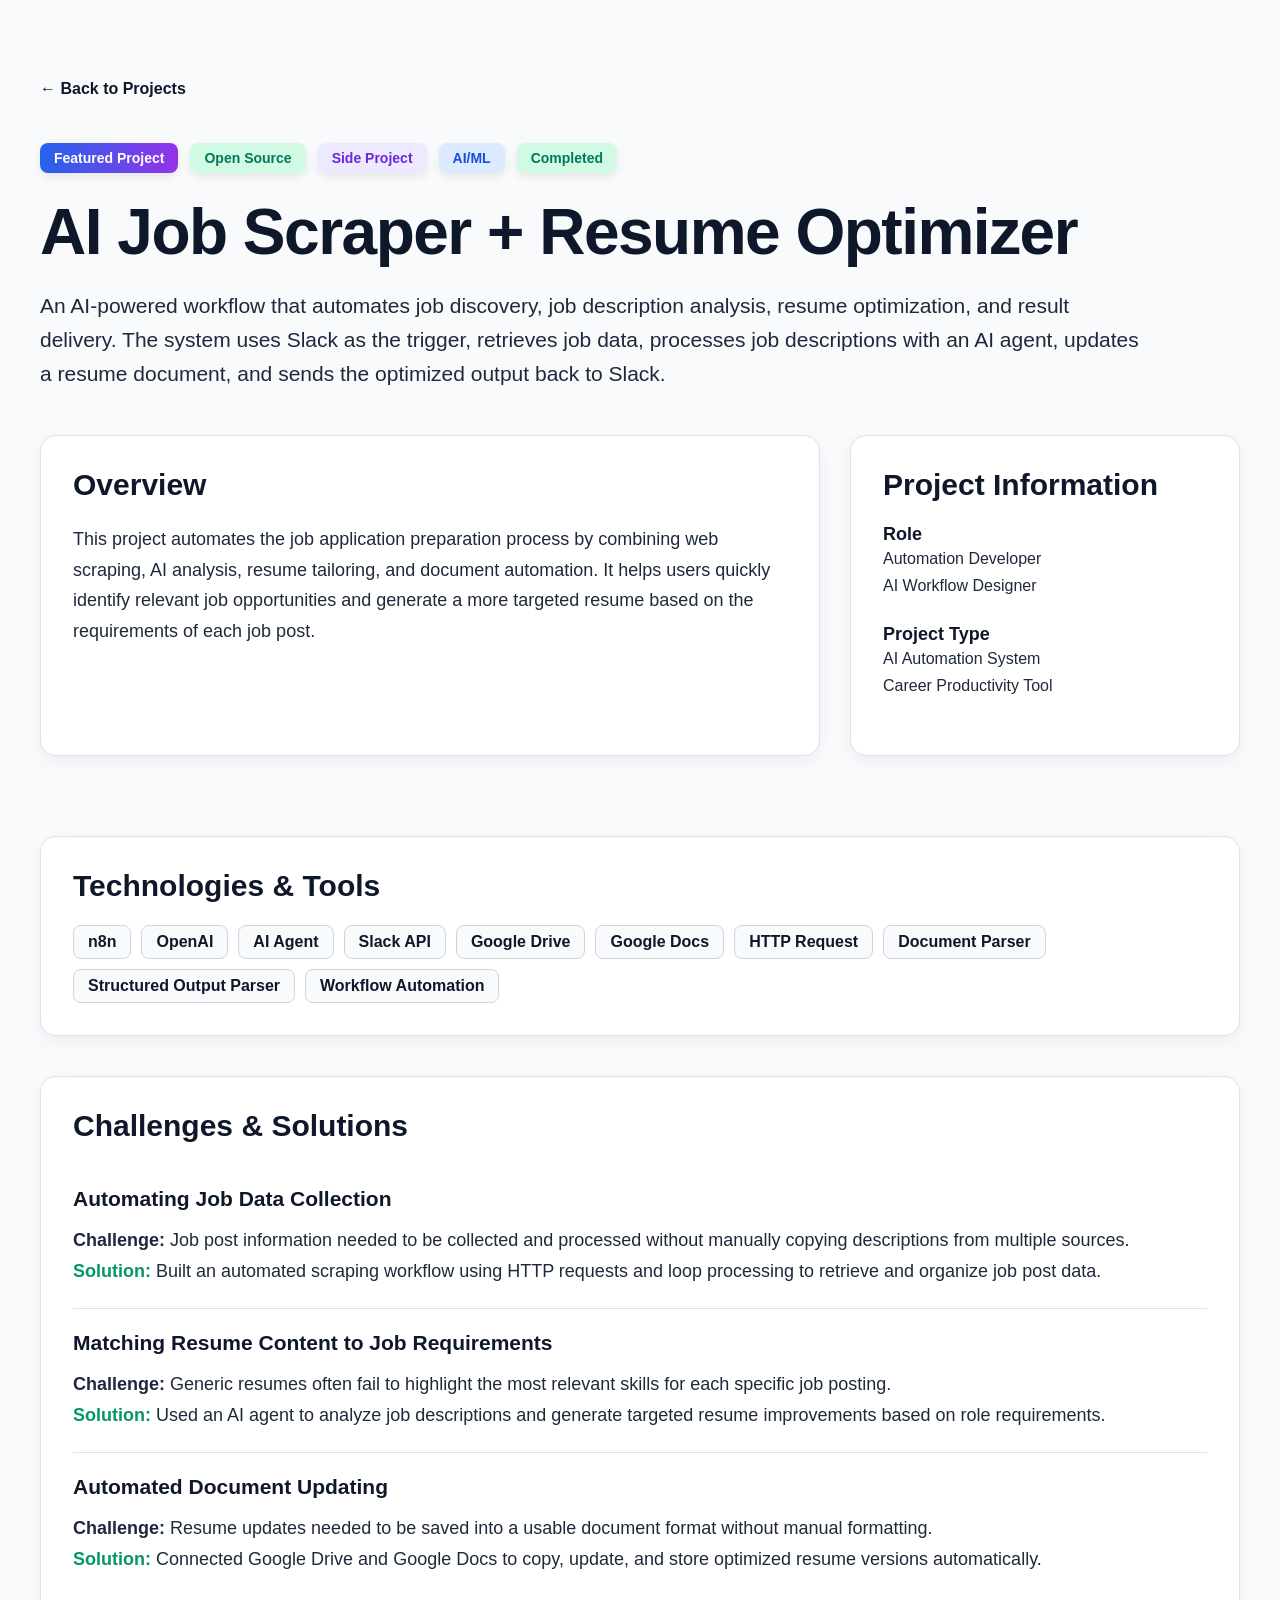
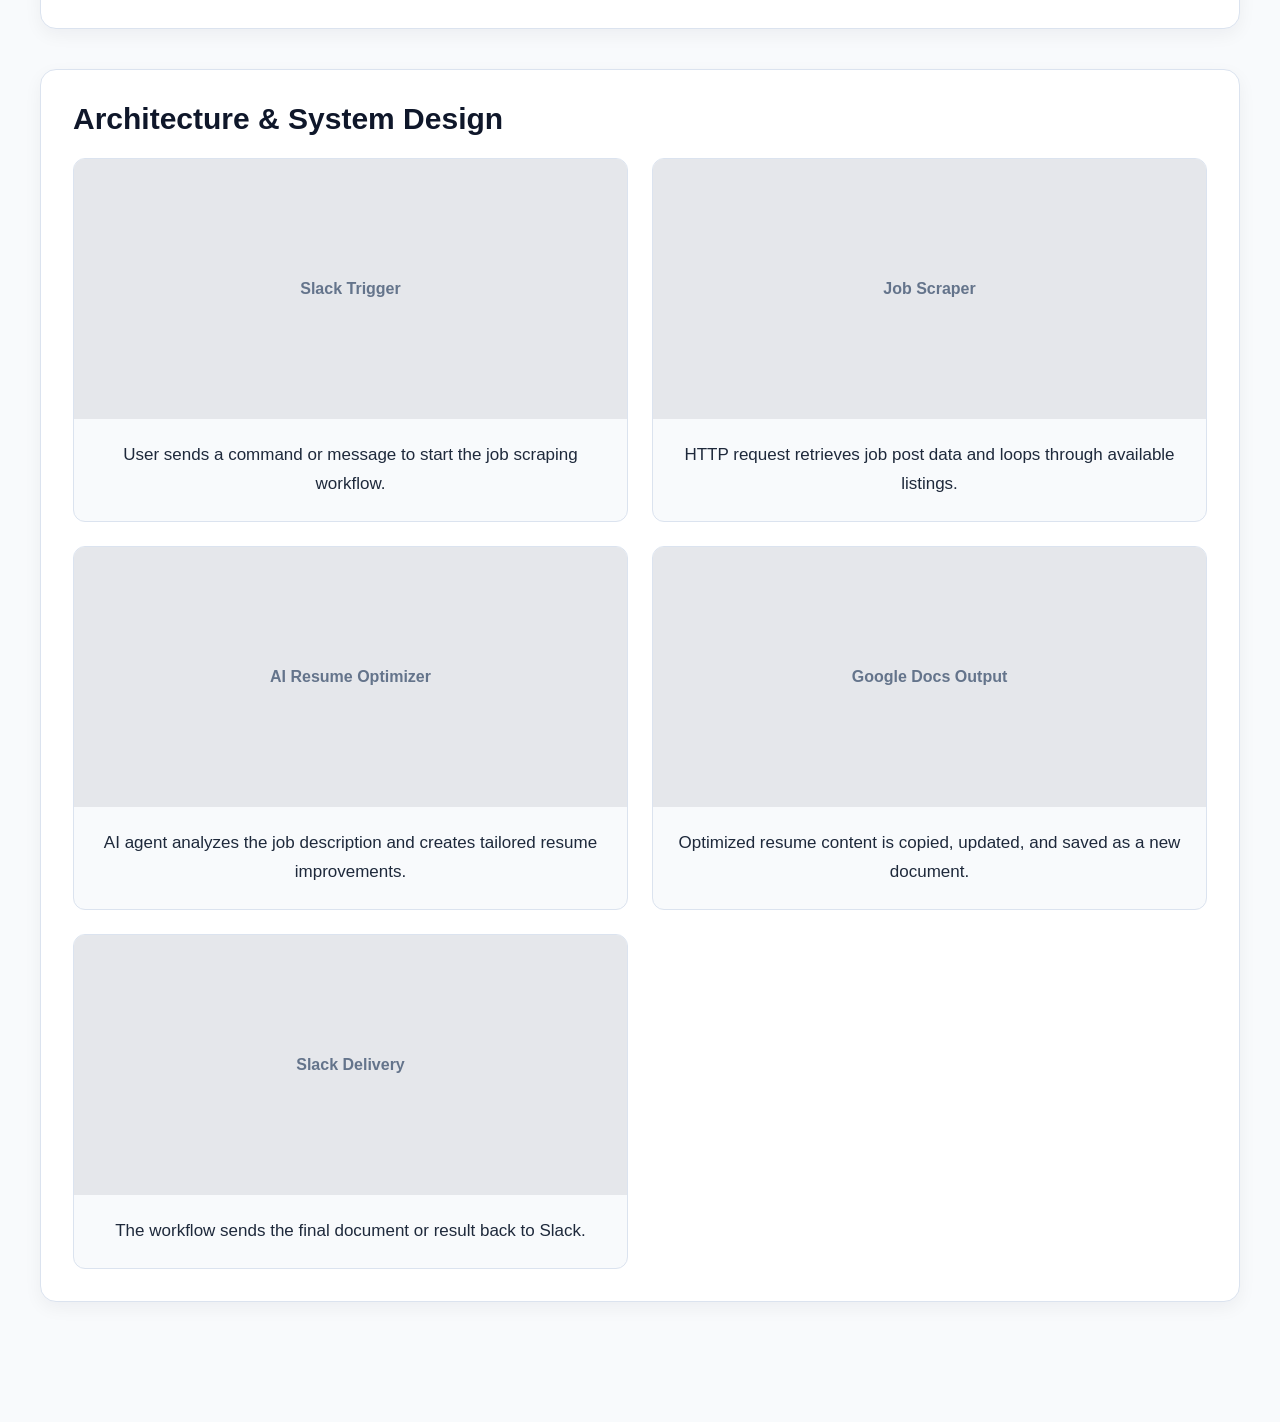
==== project1.html @ 10634319 "Add files via upload" ====
<!DOCTYPE html>
<html lang="en">
<head>
  <meta charset="UTF-8" />
  <meta name="viewport" content="width=device-width, initial-scale=1.0" />
  <title>Project Details</title>
  <link rel="stylesheet" href="projects.css" />
</head>
<body>

  <main class="project-page">

    <a href="html.html" class="back-link">← Back to Projects</a>

    <!-- HERO -->
    <section class="project-hero">
      <div class="badges">
        <span class="badge featured">Featured Project</span>
        <span class="badge green">Open Source</span>
        <span class="badge purple">Side Project</span>
        <span class="badge blue">AI/ML</span>
        <span class="badge green">Completed</span>
      </div>

      <h1>AI Job Scraper + Resume Optimizer</h1>

        <p>
        An AI-powered workflow that automates job discovery, job description analysis,
        resume optimization, and result delivery. The system uses Slack as the trigger,
        retrieves job data, processes job descriptions with an AI agent, updates a resume
        document, and sends the optimized output back to Slack.
        </p>
    </section>

    <!-- OVERVIEW + INFO -->
    <section class="two-column">
      <div class="content-card">
        <h2>Overview</h2>
        <p>
        This project automates the job application preparation process by combining
        web scraping, AI analysis, resume tailoring, and document automation. It helps
        users quickly identify relevant job opportunities and generate a more targeted
        resume based on the requirements of each job post.
        </p>
      </div>

      <div class="content-card info-card">
        <h2>Project Information</h2>

        <div class="info-item">
        <strong>Role</strong>
        <p>Automation Developer</p>
        <p>AI Workflow Designer</p>
        </div>

        <div class="info-item">
        <strong>Project Type</strong>
        <p>AI Automation System</p>
        <p>Career Productivity Tool</p>
        </div>
    </section>

    <!-- TECHNOLOGIES -->
    <section class="content-card">
      <h2>Technologies & Tools</h2>

        <div class="tech-tags">
        <span>n8n</span>
        <span>OpenAI</span>
        <span>AI Agent</span>
        <span>Slack API</span>
        <span>Google Drive</span>
        <span>Google Docs</span>
        <span>HTTP Request</span>
        <span>Document Parser</span>
        <span>Structured Output Parser</span>
        <span>Workflow Automation</span>
        </div>

    </section>

    <!-- CHALLENGES -->
    <section class="content-card">
      <h2>Challenges & Solutions</h2>

      <div class="challenge">
        <h3>Automating Job Data Collection</h3>
        <p><strong>Challenge:</strong> Job post information needed to be collected and processed without manually copying descriptions from multiple sources.</p>
        <p><strong class="solution">Solution:</strong> Built an automated scraping workflow using HTTP requests and loop processing to retrieve and organize job post data.</p>
        </div>

        <div class="challenge">
        <h3>Matching Resume Content to Job Requirements</h3>
        <p><strong>Challenge:</strong> Generic resumes often fail to highlight the most relevant skills for each specific job posting.</p>
        <p><strong class="solution">Solution:</strong> Used an AI agent to analyze job descriptions and generate targeted resume improvements based on role requirements.</p>
        </div>

        <div class="challenge">
        <h3>Automated Document Updating</h3>
        <p><strong>Challenge:</strong> Resume updates needed to be saved into a usable document format without manual formatting.</p>
        <p><strong class="solution">Solution:</strong> Connected Google Drive and Google Docs to copy, update, and store optimized resume versions automatically.</p>
        </div>
    </section>

    <!-- ARCHITECTURE -->
    <section class="content-card">
      <h2>Architecture & System Design</h2>

      <div class="architecture-grid">
        <div class="diagram-card">
        <div class="diagram-placeholder">Slack Trigger</div>
        <p>User sends a command or message to start the job scraping workflow.</p>
        </div>

        <div class="diagram-card">
        <div class="diagram-placeholder">Job Scraper</div>
        <p>HTTP request retrieves job post data and loops through available listings.</p>
        </div>

        <div class="diagram-card">
        <div class="diagram-placeholder">AI Resume Optimizer</div>
        <p>AI agent analyzes the job description and creates tailored resume improvements.</p>
        </div>

        <div class="diagram-card">
        <div class="diagram-placeholder">Google Docs Output</div>
        <p>Optimized resume content is copied, updated, and saved as a new document.</p>
        </div>

        <div class="diagram-card">
        <div class="diagram-placeholder">Slack Delivery</div>
        <p>The workflow sends the final document or result back to Slack.</p>
        </div>
    </section>

  </main>

</body>
</html>
---- projects.css ----
* {
  margin: 0;
  padding: 0;
  box-sizing: border-box;
  font-family: "Segoe UI", sans-serif;
}

body {
  background: #f8fafc;
  color: #0f172a;
}

.project-page {
  max-width: 1300px;
  margin: 0 auto;
  padding: 80px 40px;
}

.back-link {
  display: inline-block;
  margin-bottom: 45px;
  text-decoration: none;
  color: #0f172a;
  font-weight: 600;
}

.project-hero {
  margin-bottom: 45px;
}

.content-card .tech-tags span:hover{
 transform: translateY(-2px);
 background: rgb(219, 219, 219);
}


.badges {
  display: flex;
  flex-wrap: wrap;
  gap: 12px;
  margin-bottom: 24px;
}

.badge {
  padding: 7px 14px;
  border-radius: 8px;
  font-size: 14px;
  font-weight: 600;
  box-shadow: 0 4px 10px rgba(0,0,0,0.08);
}

.featured {
  background: linear-gradient(90deg, #2563eb, #9333ea);
  color: white;
}

.green {
  background: #d1fae5;
  color: #047857;
}

.purple {
  background: #ede9fe;
  color: #6d28d9;
}

.blue {
  background: #dbeafe;
  color: #1d4ed8;
}

.project-hero h1 {
  font-size: 64px;
  line-height: 1.1;
  margin-bottom: 22px;
  letter-spacing: -1.5px;
}

.project-hero p {
  font-size: 21px;
  line-height: 1.6;
  max-width: 1100px;
  color: #1e293b;
  margin-bottom: 30px;
}

.github-btn {
  display: inline-block;
  background: #0f172a;
  color: white;
  padding: 14px 26px;
  border-radius: 8px;
  text-decoration: none;
  font-weight: 700;
}

.two-column {
  display: grid;
  grid-template-columns: 2fr 1fr;
  gap: 30px;
  margin-bottom: 40px;
}

.content-card {
  background: white;
  border: 1px solid #dbe3ef;
  border-radius: 16px;
  padding: 32px;
  box-shadow: 0 6px 18px rgba(15, 23, 42, 0.05);
  margin-bottom: 40px;
}

.content-card h2 {
  font-size: 30px;
  margin-bottom: 22px;
}

.content-card p {
  font-size: 18px;
  line-height: 1.7;
  color: #1e293b;
}

.info-item {
  margin-bottom: 24px;
}

.info-item strong {
  font-size: 18px;
}

.info-item p {
  font-size: 16px;
}

.tech-tags {
  display: flex;
  flex-wrap: wrap;
  gap: 10px;
}

.tech-tags span {
  border: 1px solid #cbd5e1;
  border-radius: 8px;
  padding: 7px 14px;
  background: #f8fafc;
  font-weight: 600;
}

.challenge {
  padding: 22px 0;
  border-bottom: 1px solid #dbe3ef;
}

.challenge:last-child {
  border-bottom: none;
}

.challenge h3 {
  font-size: 21px;
  margin-bottom: 14px;
}

.solution {
  color: #059669;
}

.architecture-grid {
  display: grid;
  grid-template-columns: repeat(2, 1fr);
  gap: 24px;
}

.diagram-card {
  border: 1px solid #dbe3ef;
  border-radius: 12px;
  overflow: hidden;
  background: #f8fafc;
}

.diagram-placeholder {
  height: 260px;
  background: #e5e7eb;
  display: flex;
  align-items: center;
  justify-content: center;
  color: #64748b;
  font-weight: 700;
}

.diagram-card p {
  padding: 22px;
  text-align: center;
  font-size: 17px;
}

@media (max-width: 900px) {
  .project-hero h1 {
    font-size: 42px;
  }

  .project-hero p {
    font-size: 18px;
  }

  .two-column,
  .architecture-grid {
    grid-template-columns: 1fr;
  }
}
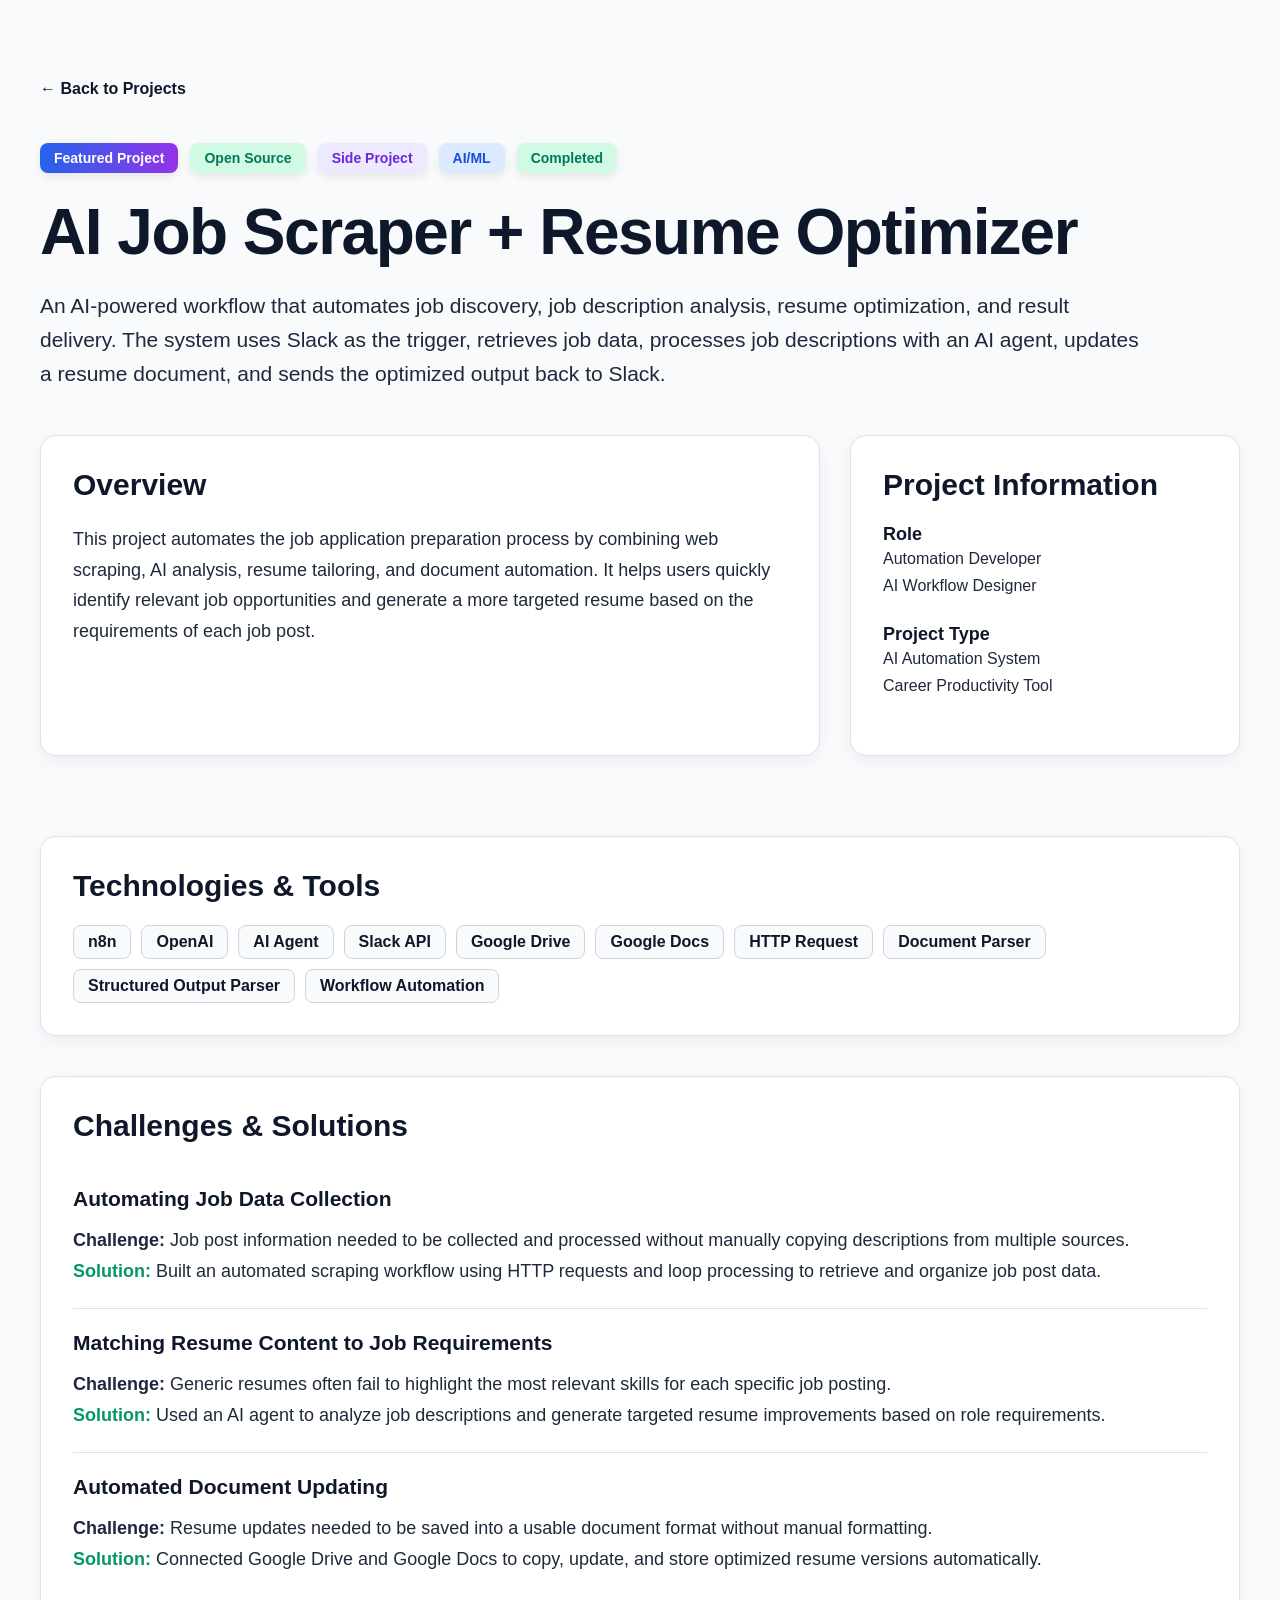
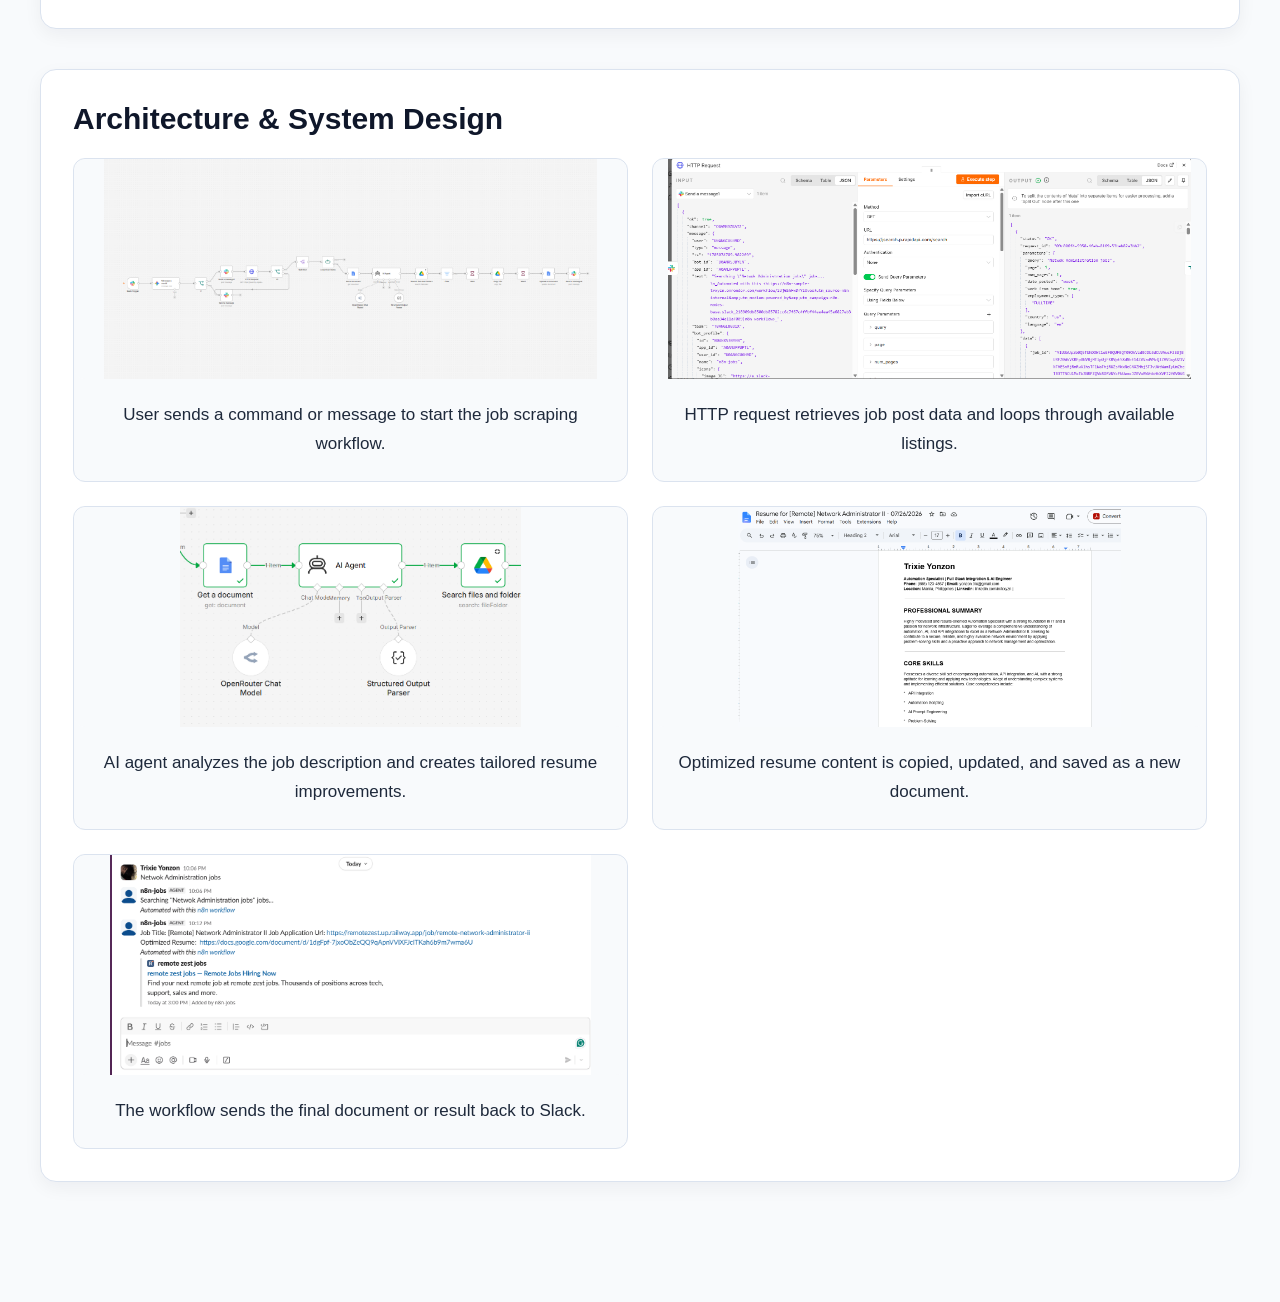
==== commit f60bc167: "updated portfolio" ====
--- a/project1.html
+++ b/project1.html
@@ -1,139 +1,523 @@
 <!DOCTYPE html>
 <html lang="en">
+
 <head>
   <meta charset="UTF-8" />
   <meta name="viewport" content="width=device-width, initial-scale=1.0" />
   <title>Project Details</title>
+
   <link rel="stylesheet" href="projects.css" />
 </head>
+
 <body>
 
+  <!-- =========================================
+       IMAGE VIEWER
+       ========================================= -->
+
+  <div id="imageViewer" class="image-viewer">
+
+    <div class="image-viewer-window">
+
+      <!-- CLOSE BUTTON -->
+      <button
+        id="imageViewerClose"
+        class="image-viewer-close"
+        type="button"
+        aria-label="Close image viewer"
+      >
+        ×
+      </button>
+
+
+      <!-- =========================================
+           IMAGE AREA
+           ========================================= -->
+
+      <div
+        id="imageViewerContent"
+        class="image-viewer-content"
+      >
+
+        <!-- MAIN IMAGE -->
+        <img
+          id="viewerImage"
+          src=""
+          alt=""
+        />
+
+
+      </div>
+
+
+      <!-- =========================================
+           ZOOM CONTROLS
+           ========================================= -->
+
+      <div class="image-viewer-controls">
+
+        <button
+          id="zoomOut"
+          type="button"
+          aria-label="Zoom out"
+        >
+          −
+        </button>
+
+        <span id="zoomLevel">100%</span>
+
+        <button
+          id="zoomIn"
+          type="button"
+          aria-label="Zoom in"
+        >
+          +
+        </button>
+
+        <button
+          id="zoomReset"
+          type="button"
+        >
+          Reset
+        </button>
+
+      </div>
+
+    </div>
+
+  </div>
+
+
+  <!-- =========================================
+       MAIN PROJECT PAGE
+       ========================================= -->
+
   <main class="project-page">
 
-    <a href="html.html" class="back-link">← Back to Projects</a>
-
-    <!-- HERO -->
+    <!-- BACK LINK -->
+
+    <a
+      href="index.html"
+      class="back-link"
+    >
+      ← Back to Projects
+    </a>
+
+
+    <!-- =========================================
+         HERO
+         ========================================= -->
+
     <section class="project-hero">
+
       <div class="badges">
-        <span class="badge featured">Featured Project</span>
-        <span class="badge green">Open Source</span>
-        <span class="badge purple">Side Project</span>
-        <span class="badge blue">AI/ML</span>
-        <span class="badge green">Completed</span>
-      </div>
-
-      <h1>AI Job Scraper + Resume Optimizer</h1>
-
-        <p>
-        An AI-powered workflow that automates job discovery, job description analysis,
-        resume optimization, and result delivery. The system uses Slack as the trigger,
-        retrieves job data, processes job descriptions with an AI agent, updates a resume
-        document, and sends the optimized output back to Slack.
-        </p>
+
+        <span class="badge featured">
+          Featured Project
+        </span>
+
+        <span class="badge green">
+          Open Source
+        </span>
+
+        <span class="badge purple">
+          Side Project
+        </span>
+
+        <span class="badge blue">
+          AI/ML
+        </span>
+
+        <span class="badge green">
+          Completed
+        </span>
+
+      </div>
+
+
+      <h1>
+        AI Job Scraper + Resume Optimizer
+      </h1>
+
+
+      <p>
+        An AI-powered workflow that automates job discovery,
+        job description analysis, resume optimization, and
+        result delivery. The system uses Slack as the trigger,
+        retrieves job data, processes job descriptions with
+        an AI agent, updates a resume document, and sends
+        the optimized output back to Slack.
+      </p>
+
     </section>
 
-    <!-- OVERVIEW + INFO -->
+
+    <!-- =========================================
+         OVERVIEW + PROJECT INFORMATION
+         ========================================= -->
+
     <section class="two-column">
+
+      <!-- OVERVIEW -->
+
       <div class="content-card">
-        <h2>Overview</h2>
-        <p>
-        This project automates the job application preparation process by combining
-        web scraping, AI analysis, resume tailoring, and document automation. It helps
-        users quickly identify relevant job opportunities and generate a more targeted
-        resume based on the requirements of each job post.
-        </p>
-      </div>
+
+        <h2>
+          Overview
+        </h2>
+
+        <p>
+          This project automates the job application preparation
+          process by combining web scraping, AI analysis, resume
+          tailoring, and document automation. It helps users
+          quickly identify relevant job opportunities and generate
+          a more targeted resume based on the requirements of
+          each job post.
+        </p>
+
+      </div>
+
+
+      <!-- PROJECT INFORMATION -->
 
       <div class="content-card info-card">
-        <h2>Project Information</h2>
+
+        <h2>
+          Project Information
+        </h2>
+
 
         <div class="info-item">
-        <strong>Role</strong>
-        <p>Automation Developer</p>
-        <p>AI Workflow Designer</p>
-        </div>
+
+          <strong>
+            Role
+          </strong>
+
+          <p>
+            Automation Developer
+          </p>
+
+          <p>
+            AI Workflow Designer
+          </p>
+
+        </div>
+
 
         <div class="info-item">
-        <strong>Project Type</strong>
-        <p>AI Automation System</p>
-        <p>Career Productivity Tool</p>
-        </div>
+
+          <strong>
+            Project Type
+          </strong>
+
+          <p>
+            AI Automation System
+          </p>
+
+          <p>
+            Career Productivity Tool
+          </p>
+
+        </div>
+
+      </div>
+
     </section>
 
-    <!-- TECHNOLOGIES -->
+
+    <!-- =========================================
+         TECHNOLOGIES
+         ========================================= -->
+
     <section class="content-card">
-      <h2>Technologies & Tools</h2>
-
-        <div class="tech-tags">
+
+      <h2>
+        Technologies &amp; Tools
+      </h2>
+
+
+      <div class="tech-tags">
+
         <span>n8n</span>
+
         <span>OpenAI</span>
+
         <span>AI Agent</span>
+
         <span>Slack API</span>
+
         <span>Google Drive</span>
+
         <span>Google Docs</span>
+
         <span>HTTP Request</span>
+
         <span>Document Parser</span>
+
         <span>Structured Output Parser</span>
+
         <span>Workflow Automation</span>
-        </div>
+
+      </div>
 
     </section>
 
-    <!-- CHALLENGES -->
+
+    <!-- =========================================
+         CHALLENGES & SOLUTIONS
+         ========================================= -->
+
     <section class="content-card">
-      <h2>Challenges & Solutions</h2>
+
+      <h2>
+        Challenges &amp; Solutions
+      </h2>
+
 
       <div class="challenge">
-        <h3>Automating Job Data Collection</h3>
-        <p><strong>Challenge:</strong> Job post information needed to be collected and processed without manually copying descriptions from multiple sources.</p>
-        <p><strong class="solution">Solution:</strong> Built an automated scraping workflow using HTTP requests and loop processing to retrieve and organize job post data.</p>
-        </div>
-
-        <div class="challenge">
-        <h3>Matching Resume Content to Job Requirements</h3>
-        <p><strong>Challenge:</strong> Generic resumes often fail to highlight the most relevant skills for each specific job posting.</p>
-        <p><strong class="solution">Solution:</strong> Used an AI agent to analyze job descriptions and generate targeted resume improvements based on role requirements.</p>
-        </div>
-
-        <div class="challenge">
-        <h3>Automated Document Updating</h3>
-        <p><strong>Challenge:</strong> Resume updates needed to be saved into a usable document format without manual formatting.</p>
-        <p><strong class="solution">Solution:</strong> Connected Google Drive and Google Docs to copy, update, and store optimized resume versions automatically.</p>
-        </div>
+
+        <h3>
+          Automating Job Data Collection
+        </h3>
+
+        <p>
+          <strong>
+            Challenge:
+          </strong>
+
+          Job post information needed to be collected and
+          processed without manually copying descriptions
+          from multiple sources.
+        </p>
+
+        <p>
+
+          <strong class="solution">
+            Solution:
+          </strong>
+
+          Built an automated scraping workflow using HTTP
+          requests and loop processing to retrieve and
+          organize job post data.
+
+        </p>
+
+      </div>
+
+
+      <div class="challenge">
+
+        <h3>
+          Matching Resume Content to Job Requirements
+        </h3>
+
+        <p>
+
+          <strong>
+            Challenge:
+          </strong>
+
+          Generic resumes often fail to highlight the most
+          relevant skills for each specific job posting.
+
+        </p>
+
+        <p>
+
+          <strong class="solution">
+            Solution:
+          </strong>
+
+          Used an AI agent to analyze job descriptions and
+          generate targeted resume improvements based on
+          role requirements.
+
+        </p>
+
+      </div>
+
+
+      <div class="challenge">
+
+        <h3>
+          Automated Document Updating
+        </h3>
+
+        <p>
+
+          <strong>
+            Challenge:
+          </strong>
+
+          Resume updates needed to be saved into a usable
+          document format without manual formatting.
+
+        </p>
+
+        <p>
+
+          <strong class="solution">
+            Solution:
+          </strong>
+
+          Connected Google Drive and Google Docs to copy,
+          update, and store optimized resume versions
+          automatically.
+
+        </p>
+
+      </div>
+
     </section>
 
-    <!-- ARCHITECTURE -->
+
+    <!-- =========================================
+         ARCHITECTURE & SYSTEM DESIGN
+         ========================================= -->
+
     <section class="content-card">
-      <h2>Architecture & System Design</h2>
+
+      <h2>
+        Architecture &amp; System Design
+      </h2>
+
 
       <div class="architecture-grid">
+
+
+        <!-- =====================================
+             DIAGRAM 1
+             ===================================== -->
+
         <div class="diagram-card">
-        <div class="diagram-placeholder">Slack Trigger</div>
-        <p>User sends a command or message to start the job scraping workflow.</p>
-        </div>
+
+          <div class="diagram-image">
+
+            <img
+              src="workflow.scraper.png"
+              alt="Job scraper workflow architecture"
+              class="zoomable-image"
+            />
+
+          </div>
+
+          <p>
+            User sends a command or message to start the
+            job scraping workflow.
+          </p>
+
+        </div>
+
+
+        <!-- =====================================
+             DIAGRAM 2
+             ===================================== -->
 
         <div class="diagram-card">
-        <div class="diagram-placeholder">Job Scraper</div>
-        <p>HTTP request retrieves job post data and loops through available listings.</p>
-        </div>
+
+          <div class="diagram-image">
+
+            <img
+              src="http.scraper.png"
+              alt="Job scraper workflow"
+              class="zoomable-image"
+            />
+
+          </div>
+
+          <p>
+            HTTP request retrieves job post data and loops
+            through available listings.
+          </p>
+
+        </div>
+
+
+        <!-- =====================================
+             DIAGRAM 3
+             ===================================== -->
 
         <div class="diagram-card">
-        <div class="diagram-placeholder">AI Resume Optimizer</div>
-        <p>AI agent analyzes the job description and creates tailored resume improvements.</p>
-        </div>
+
+          <div class="diagram-image">
+
+            <img
+              src="ai.scraper.png"
+              alt="AI resume optimizer workflow"
+              class="zoomable-image"
+            />
+
+          </div>
+
+          <p>
+            AI agent analyzes the job description and creates
+            tailored resume improvements.
+          </p>
+
+        </div>
+
+
+        <!-- =====================================
+             DIAGRAM 4
+             ===================================== -->
 
         <div class="diagram-card">
-        <div class="diagram-placeholder">Google Docs Output</div>
-        <p>Optimized resume content is copied, updated, and saved as a new document.</p>
-        </div>
+
+          <div class="diagram-image">
+
+            <img
+              src="resume.scraper.png"
+              alt="Google Docs resume output workflow"
+              class="zoomable-image"
+            />
+
+          </div>
+
+          <p>
+            Optimized resume content is copied, updated,
+            and saved as a new document.
+          </p>
+
+        </div>
+
+
+        <!-- =====================================
+             DIAGRAM 5
+             ===================================== -->
 
         <div class="diagram-card">
-        <div class="diagram-placeholder">Slack Delivery</div>
-        <p>The workflow sends the final document or result back to Slack.</p>
-        </div>
+
+          <div class="diagram-image">
+
+            <img
+              src="slack.final.scraper.png"
+              alt="Slack delivery workflow"
+              class="zoomable-image"
+            />
+
+          </div>
+
+          <p>
+            The workflow sends the final document or result
+            back to Slack.
+          </p>
+
+        </div>
+
+
+      </div>
+
     </section>
 
   </main>
 
+
+  <!-- =========================================
+       JAVASCRIPT
+       ========================================= -->
+
+  <script src="projects.js"></script>
+
 </body>
+
 </html>
--- a/projects.css
+++ b/projects.css
@@ -24,15 +24,242 @@
   font-weight: 600;
 }
 
+
+/* =========================================
+   PROJECT IMAGE
+   ========================================= */
+
+.diagram-image {
+  width: 100%;
+  height: 220px;
+  overflow: hidden;
+  border-radius: 12px;
+  cursor: zoom-in;
+  background: #f8fafc;
+}
+
+.diagram-image img {
+  width: 100%;
+  height: 100%;
+  object-fit: contain;
+  display: block;
+}
+
+
+/* =========================================
+   IMAGE VIEWER OVERLAY
+   ========================================= */
+
+.image-viewer {
+  position: fixed;
+  inset: 0;
+
+  z-index: 9999;
+
+  /* IMPORTANT:
+     Hidden until an image is clicked */
+  display: none;
+
+  align-items: center;
+  justify-content: center;
+
+  background: rgba(0, 0, 0, 0.55);
+
+  padding: 20px;
+}
+
+/* Only show after JavaScript adds .active */
+.image-viewer.active {
+  display: flex;
+}
+
+
+/* =========================================
+   VIEWER WINDOW
+   ========================================= */
+
+.image-viewer-window {
+  position: relative;
+
+  width: min(1100px, 94vw);
+  height: min(750px, 90vh);
+
+  background: white;
+
+  border-radius: 20px;
+
+  overflow: hidden;
+
+  box-shadow:
+    0 30px 100px rgba(0, 0, 0, 0.45);
+
+  display: flex;
+  flex-direction: column;
+}
+
+
+/* =========================================
+   CLOSE BUTTON
+   ========================================= */
+
+.image-viewer-close {
+  position: absolute;
+
+  top: 14px;
+  right: 14px;
+
+  z-index: 20;
+
+  width: 50px;
+  height: 50px;
+
+  border: none;
+  border-radius: 50%;
+
+  background: rgba(0, 0, 0, 0.75);
+  color: white;
+
+  font-size: 30px;
+
+  cursor: pointer;
+
+  display: flex;
+  align-items: center;
+  justify-content: center;
+
+  transition: background 0.2s ease;
+}
+
+.image-viewer-close:hover {
+  background: rgba(0, 0, 0, 0.95);
+}
+
+
+/* =========================================
+   IMAGE AREA
+   ========================================= */
+
+.image-viewer-content {
+  position: relative;
+
+  flex: 1;
+
+  overflow: hidden;
+
+  background: #f5f5f5;
+
+  display: flex;
+  align-items: center;
+  justify-content: center;
+
+  cursor: grab;
+
+  user-select: none;
+}
+
+.image-viewer-content.dragging {
+  cursor: grabbing;
+}
+
+
+/* =========================================
+   VIEWER IMAGE
+   ========================================= */
+
+.image-viewer-content > img {
+  position: absolute;
+
+  max-width: none;
+  max-height: none;
+
+  width: auto;
+  height: auto;
+
+  object-fit: contain;
+
+  user-select: none;
+  -webkit-user-drag: none;
+
+  transform-origin: center center;
+
+  will-change: transform;
+
+  transition: transform 0.15s ease;
+}
+
+.image-viewer-content.dragging > img {
+  transition: none;
+}
+
+
+/* =========================================
+   VIEWER CONTROLS
+   ========================================= */
+
+.image-viewer-controls {
+  height: 76px;
+
+  flex-shrink: 0;
+
+  display: flex;
+  align-items: center;
+  justify-content: center;
+
+  gap: 14px;
+
+  background: #ffffff;
+
+  border-top: 1px solid rgba(0, 0, 0, 0.08);
+}
+
+.image-viewer-controls button {
+  border: none;
+
+  min-width: 48px;
+  height: 46px;
+
+  padding: 0 16px;
+
+  border-radius: 10px;
+
+  background: #eeeeee;
+
+  color: #111;
+
+  font-size: 17px;
+
+  cursor: pointer;
+
+  transition:
+    background 0.2s ease,
+    transform 0.15s ease;
+}
+
+.image-viewer-controls button:hover {
+  background: #dddddd;
+}
+
+.image-viewer-controls button:active {
+  transform: scale(0.95);
+}
+
+#zoomLevel {
+  min-width: 60px;
+
+  text-align: center;
+
+  font-size: 16px;
+  font-weight: 600;
+}
+
+
+/* =========================================
+   PROJECT HERO
+   ========================================= */
+
 .project-hero {
   margin-bottom: 45px;
 }
-
-.content-card .tech-tags span:hover{
- transform: translateY(-2px);
- background: rgb(219, 219, 219);
-}
-
 
 .badges {
   display: flex;
@@ -46,7 +273,9 @@
   border-radius: 8px;
   font-size: 14px;
   font-weight: 600;
-  box-shadow: 0 4px 10px rgba(0,0,0,0.08);
+
+  box-shadow:
+    0 4px 10px rgba(0, 0, 0, 0.08);
 }
 
 .featured {
@@ -79,47 +308,82 @@
 .project-hero p {
   font-size: 21px;
   line-height: 1.6;
+
   max-width: 1100px;
+
   color: #1e293b;
+
   margin-bottom: 30px;
 }
 
 .github-btn {
   display: inline-block;
+
   background: #0f172a;
   color: white;
+
   padding: 14px 26px;
+
   border-radius: 8px;
+
   text-decoration: none;
+
   font-weight: 700;
 }
+
+
+/* =========================================
+   TWO COLUMN
+   ========================================= */
 
 .two-column {
   display: grid;
+
   grid-template-columns: 2fr 1fr;
+
   gap: 30px;
+
   margin-bottom: 40px;
 }
+
+
+/* =========================================
+   CONTENT CARDS
+   ========================================= */
 
 .content-card {
   background: white;
+
   border: 1px solid #dbe3ef;
+
   border-radius: 16px;
+
   padding: 32px;
-  box-shadow: 0 6px 18px rgba(15, 23, 42, 0.05);
+
+  box-shadow:
+    0 6px 18px rgba(15, 23, 42, 0.05);
+
   margin-bottom: 40px;
 }
 
 .content-card h2 {
   font-size: 30px;
+
   margin-bottom: 22px;
 }
 
 .content-card p {
   font-size: 18px;
+
   line-height: 1.7;
+
   color: #1e293b;
 }
+
+
+/* =========================================
+   INFO
+   ========================================= */
 
 .info-item {
   margin-bottom: 24px;
@@ -133,22 +397,49 @@
   font-size: 16px;
 }
 
+
+/* =========================================
+   TECHNOLOGIES
+   ========================================= */
+
 .tech-tags {
   display: flex;
+
   flex-wrap: wrap;
+
   gap: 10px;
 }
 
 .tech-tags span {
   border: 1px solid #cbd5e1;
+
   border-radius: 8px;
+
   padding: 7px 14px;
+
   background: #f8fafc;
+
   font-weight: 600;
-}
+
+  transition:
+    transform 0.2s ease,
+    background 0.2s ease;
+}
+
+.content-card .tech-tags span:hover {
+  transform: translateY(-2px);
+
+  background: rgb(219, 219, 219);
+}
+
+
+/* =========================================
+   CHALLENGES
+   ========================================= */
 
 .challenge {
   padding: 22px 0;
+
   border-bottom: 1px solid #dbe3ef;
 }
 
@@ -158,6 +449,7 @@
 
 .challenge h3 {
   font-size: 21px;
+
   margin-bottom: 14px;
 }
 
@@ -165,36 +457,60 @@
   color: #059669;
 }
 
+
+/* =========================================
+   ARCHITECTURE
+   ========================================= */
+
 .architecture-grid {
   display: grid;
-  grid-template-columns: repeat(2, 1fr);
+
+  grid-template-columns:
+    repeat(2, 1fr);
+
   gap: 24px;
 }
 
 .diagram-card {
   border: 1px solid #dbe3ef;
+
   border-radius: 12px;
+
   overflow: hidden;
+
   background: #f8fafc;
 }
 
 .diagram-placeholder {
   height: 260px;
+
   background: #e5e7eb;
-  display: flex;
+
+  display: flex;
+
   align-items: center;
   justify-content: center;
+
   color: #64748b;
+
   font-weight: 700;
 }
 
 .diagram-card p {
   padding: 22px;
+
   text-align: center;
+
   font-size: 17px;
 }
 
+
+/* =========================================
+   MOBILE
+   ========================================= */
+
 @media (max-width: 900px) {
+
   .project-hero h1 {
     font-size: 42px;
   }
@@ -207,4 +523,36 @@
   .architecture-grid {
     grid-template-columns: 1fr;
   }
+}
+
+
+@media (max-width: 700px) {
+
+  .project-page {
+    padding: 50px 20px;
+  }
+
+  .image-viewer {
+    padding: 10px;
+  }
+
+  .image-viewer-window {
+    width: 96vw;
+    height: 90vh;
+
+    border-radius: 14px;
+  }
+
+  .image-viewer-controls {
+    height: 65px;
+  }
+
+  .image-viewer-close {
+    width: 42px;
+    height: 42px;
+
+    font-size: 24px;
+  }
+
+
 }
